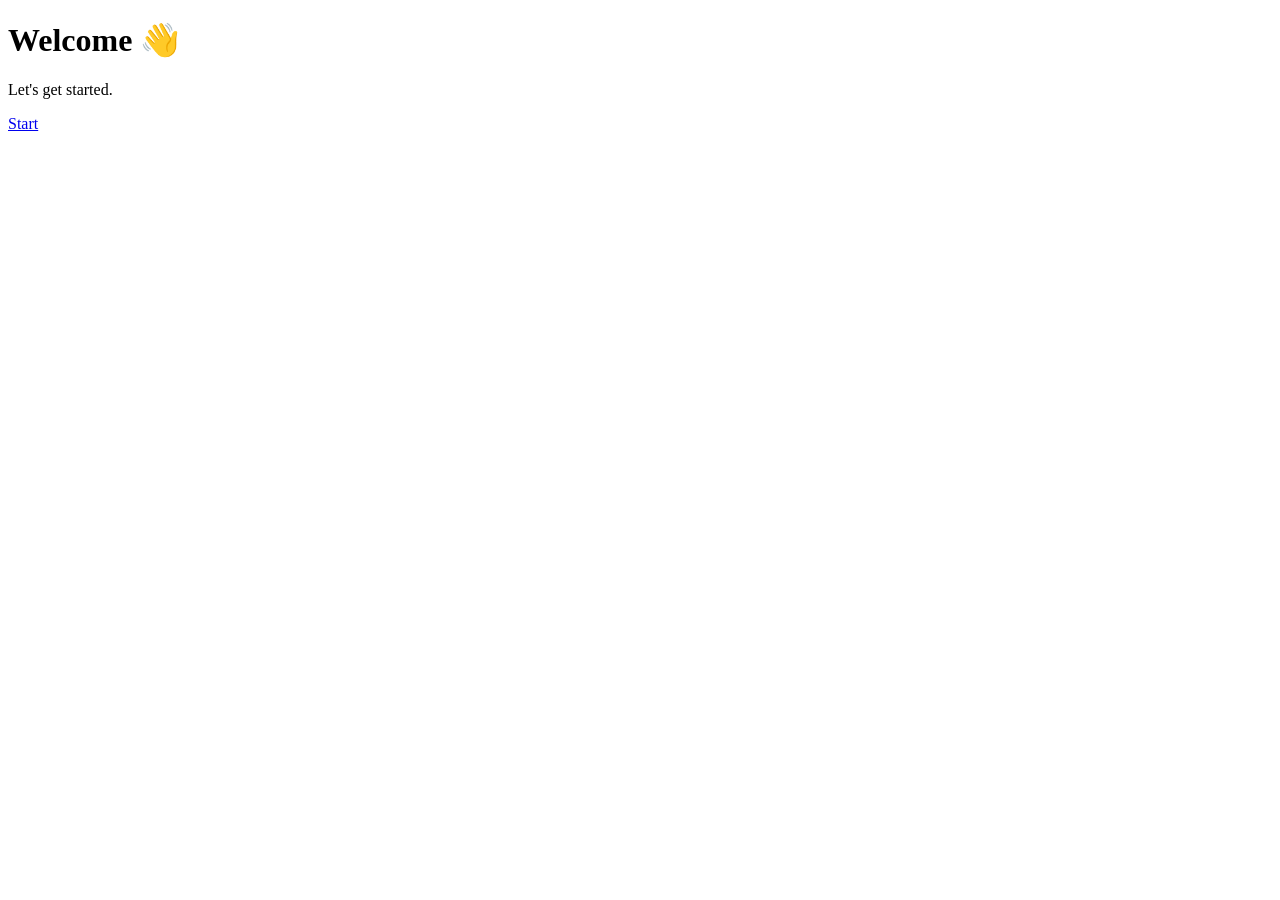
==== index.html @ e5d47586 "Add start page" ====
<!doctype html>
<html lang="en">
<head><meta charset="UTF-8"><meta name="viewport" content="width=device-width,initial-scale=1"><title>Start</title></head>
<body><h1>Welcome 👋</h1><p>Let's get started.</p><a href="name.html">Start</a></body>
</html>
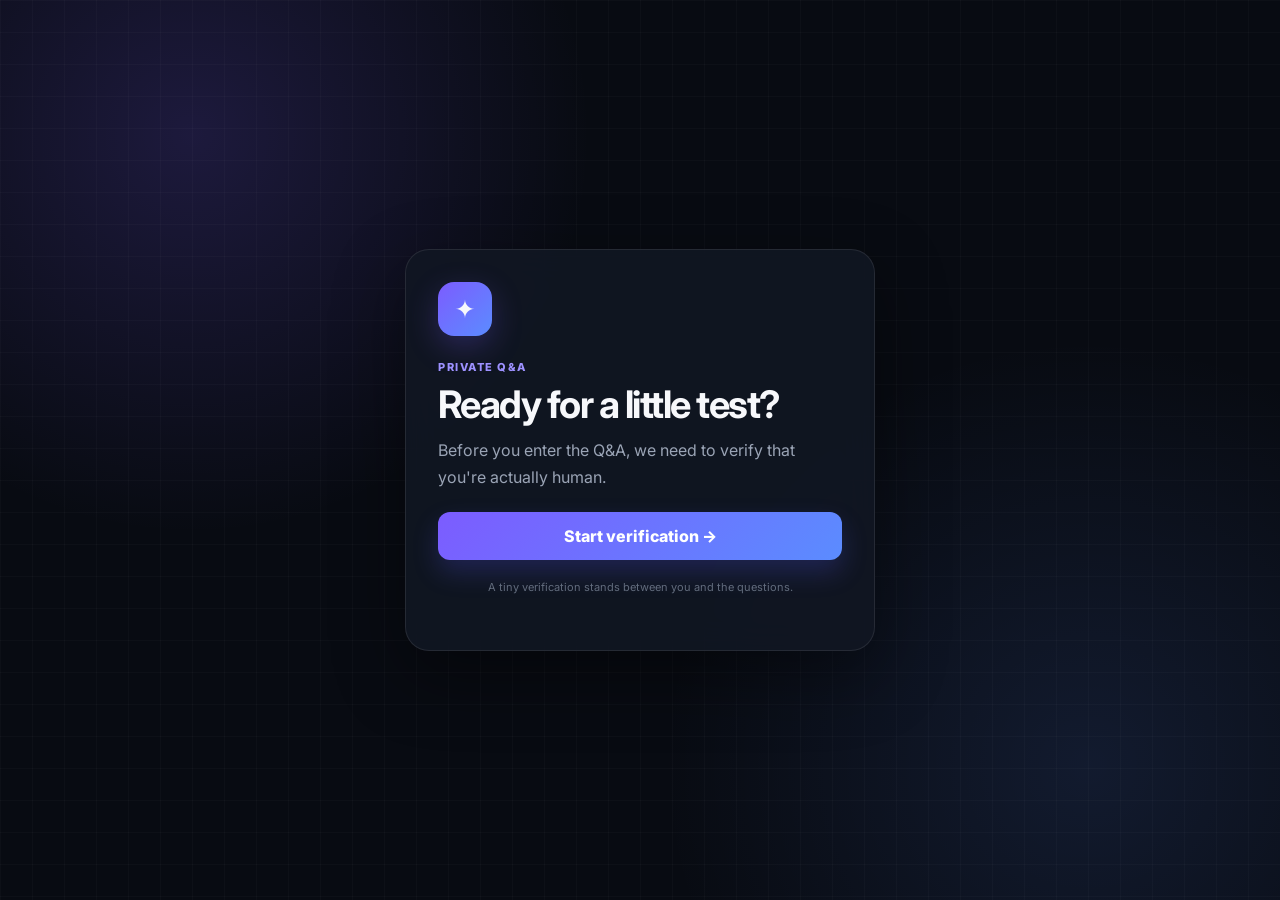
==== commit 86e8cfde: "Build polished start page" ====
--- a/index.html
+++ b/index.html
@@ -1,5 +1,3 @@
 <!doctype html>
-<html lang="en">
-<head><meta charset="UTF-8"><meta name="viewport" content="width=device-width,initial-scale=1"><title>Start</title></head>
-<body><h1>Welcome 👋</h1><p>Let's get started.</p><a href="name.html">Start</a></body>
-</html>+<html lang="en"><head><meta charset="UTF-8"><meta name="viewport" content="width=device-width,initial-scale=1.0"><title>Private Q&A • Start</title><link rel="stylesheet" href="style.css"></head>
+<body><main class="container"><section class="card"><div class="logo">✦</div><p class="eyebrow">Private Q&A</p><h1>Ready for a little test?</h1><p>Before you enter the Q&A, we need to verify that you're actually human.</p><a class="button" href="name.html">Start verification →</a><p class="footer">A tiny verification stands between you and the questions.</p></section></main></body></html>
--- a/style.css
+++ b/style.css
@@ -0,0 +1,3 @@
+@import url('https://fonts.googleapis.com/css2?family=Inter:wght@400;500;600;700;800&display=swap');
+:root{--bg:#080b12;--card:rgba(17,23,35,.9);--line:rgba(255,255,255,.09);--text:#f7f8fb;--muted:#9aa4b5;--accent:#7c5cff;--accent2:#5b8cff;--danger:#ff5d73;--success:#43d17a}
+*{box-sizing:border-box}body{margin:0;min-height:100vh;font-family:Inter,system-ui,sans-serif;color:var(--text);background:radial-gradient(circle at 15% 15%,rgba(124,92,255,.18),transparent 30%),radial-gradient(circle at 85% 85%,rgba(91,140,255,.12),transparent 32%),var(--bg);display:grid;place-items:center;padding:24px}body:before{content:"";position:fixed;inset:0;pointer-events:none;background-image:linear-gradient(rgba(255,255,255,.025) 1px,transparent 1px),linear-gradient(90deg,rgba(255,255,255,.025) 1px,transparent 1px);background-size:32px 32px}.container{position:relative;width:min(100%,470px)}.card{background:var(--card);border:1px solid var(--line);border-radius:24px;padding:32px;box-shadow:0 24px 70px rgba(0,0,0,.42);backdrop-filter:blur(18px)}.logo{width:54px;height:54px;border-radius:16px;display:grid;place-items:center;background:linear-gradient(135deg,var(--accent),var(--accent2));font-size:25px;margin-bottom:22px;box-shadow:0 10px 30px rgba(124,92,255,.25)}.eyebrow{text-transform:uppercase;letter-spacing:.14em;font-size:11px;font-weight:800;color:#9d91ff;margin:0 0 8px}h1{font-size:clamp(28px,7vw,38px);line-height:1.08;margin:0 0 12px;letter-spacing:-.04em}h2{margin:0 0 10px;font-size:25px}p{color:var(--muted);line-height:1.65;margin:0 0 22px}.progress{height:6px;background:#202735;border-radius:99px;overflow:hidden;margin-bottom:28px}.progress span{display:block;height:100%;background:linear-gradient(90deg,var(--accent),var(--accent2));border-radius:inherit}label{display:block;font-size:13px;font-weight:700;margin:18px 0 8px;color:#dce1eb}input[type=text]{width:100%;padding:14px 15px;border:1px solid var(--line);outline:none;border-radius:12px;background:#0d121c;color:var(--text);font:inherit}input[type=text]:focus{border-color:var(--accent);box-shadow:0 0 0 3px rgba(124,92,255,.13)}button,.button{display:block;width:100%;border:0;border-radius:12px;padding:14px 18px;margin-top:18px;background:linear-gradient(135deg,var(--accent),var(--accent2));color:white;font:inherit;font-weight:800;text-align:center;text-decoration:none;cursor:pointer;transition:transform .18s,filter .18s;box-shadow:0 12px 26px rgba(91,92,255,.22)}button:hover,.button:hover{transform:translateY(-2px);filter:brightness(1.08)}.secondary{background:#171d29;box-shadow:none;border:1px solid var(--line)}.captcha{border:1px solid var(--line);border-radius:16px;padding:20px;background:#0c111a;margin-top:20px}.captcha-head{display:flex;justify-content:space-between;align-items:center;margin-bottom:18px}.captcha-badge{font-size:11px;padding:6px 9px;border-radius:99px;background:#191f2c;color:#aeb8c9}.captcha-box{height:86px;border-radius:12px;background:repeating-linear-gradient(8deg,#eceff5 0,#eceff5 3px,#d9dee8 3px,#d9dee8 6px);display:grid;place-items:center;color:#151a23;font-weight:900;font-size:27px;letter-spacing:7px;text-decoration:line-through;transform:rotate(-1deg);user-select:none}.captcha-check{display:flex;align-items:center;gap:10px;color:#c8cfda;font-size:13px;margin-top:16px}.captcha-check input{width:18px;height:18px;accent-color:var(--accent)}.notice{border-radius:12px;padding:12px 14px;font-size:13px;line-height:1.5;margin-top:16px}.error{background:rgba(255,93,115,.08);border:1px solid rgba(255,93,115,.2);color:#ff9bab}.success{background:rgba(67,209,122,.08);border:1px solid rgba(67,209,122,.2);color:#7ee9a2}.footer{text-align:center;margin-top:18px;font-size:11px;color:#626c7d}.question{padding:18px 0;border-top:1px solid var(--line)}.question:first-of-type{border-top:0}.question p{font-weight:700;color:#eef1f7;margin-bottom:12px}.options{display:grid;gap:9px}.options a{padding:12px 14px;border:1px solid var(--line);border-radius:11px;color:#dce1eb;text-decoration:none;background:#0d121b;transition:.18s}.options a:hover{border-color:rgba(124,92,255,.5);transform:translateX(3px)}@media(max-width:520px){body{padding:14px}.card{padding:24px;border-radius:20px}.logo{width:48px;height:48px;border-radius:14px}h1{font-size:30px}}
